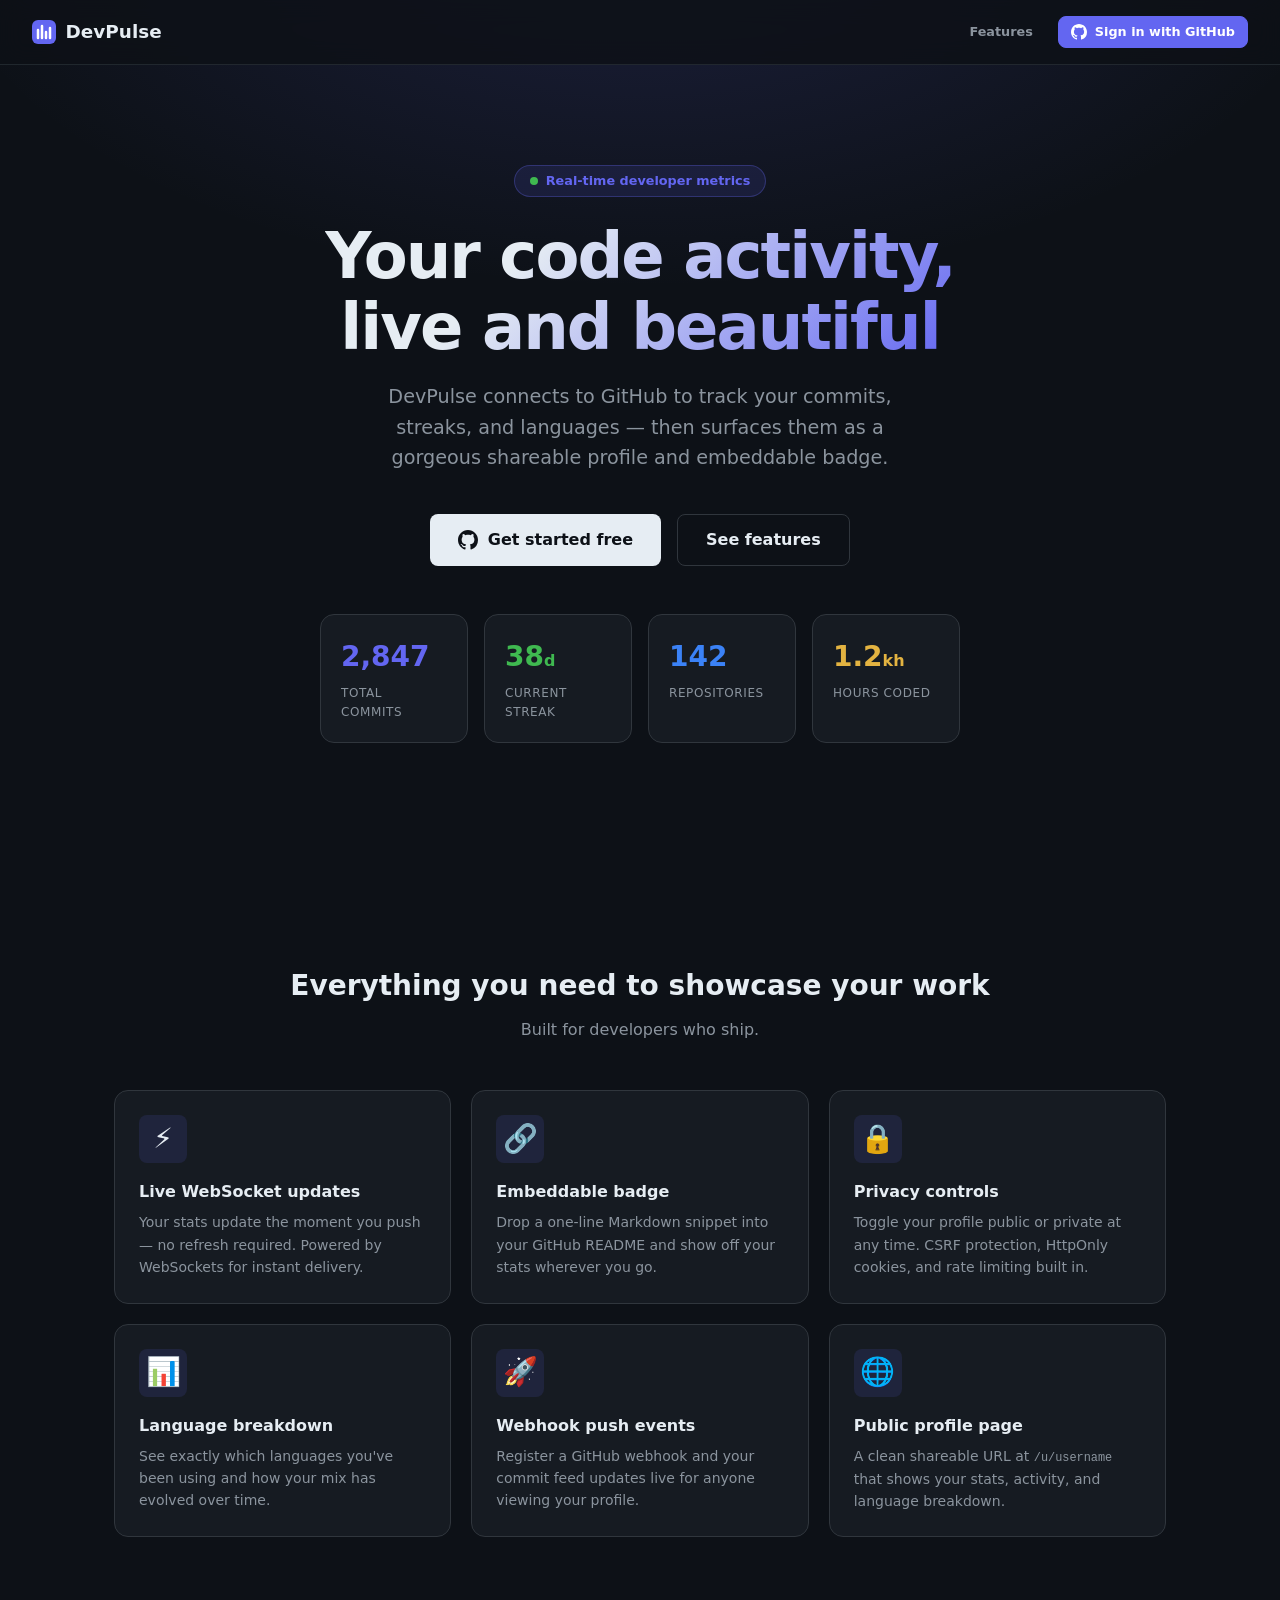
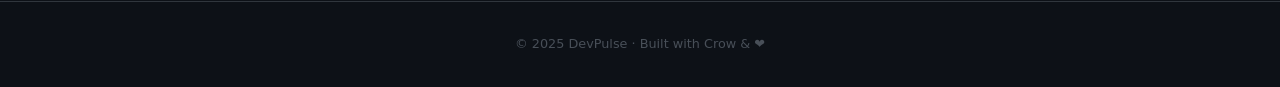
==== web/html/index.html @ f0582cc5 "created dashboard.html,profile.html,index.html" ====
<!DOCTYPE html>
<html lang="en">
<head>
  <meta charset="UTF-8">
  <meta name="viewport" content="width=device-width, initial-scale=1.0">
  <meta name="csrf-token" content="__CSRF__">
  <meta name="description" content="DevPulse – live developer stats powered by GitHub. Track commits, streaks, and coding hours in real time.">
  <title>DevPulse – Live Developer Stats</title>
  <link rel="stylesheet" href="/web/css/main.css">
  <style>
    /* Error banner positioning */
    .error-top { position: fixed; top: 4.5rem; left: 50%; transform: translateX(-50%); z-index: 200; min-width: 280px; max-width: 480px; }
  </style>
</head>
<body>
  <div id="toast-container"></div>

  <!-- ── Error banner ── -->
  <div id="error-top" class="error-top hidden">
    <div class="error-banner">
      <svg width="16" height="16" fill="none" viewBox="0 0 24 24" stroke="currentColor"><circle cx="12" cy="12" r="10"/><line x1="12" y1="8" x2="12" y2="12"/><line x1="12" y1="16" x2="12.01" y2="16"/></svg>
      <span id="error-msg">Authentication failed. Please try again.</span>
    </div>
  </div>

  <!-- ── Nav ── -->
  <nav class="landing-nav">
    <div class="landing-logo">
      <svg width="24" height="24" viewBox="0 0 24 24" fill="none">
        <rect width="24" height="24" rx="6" fill="#6366f1"/>
        <path d="M6 18V10M10 18V6M14 18V12M18 18V8" stroke="white" stroke-width="2.5" stroke-linecap="round"/>
      </svg>
      DevPulse
    </div>
    <div style="display:flex;align-items:center;gap:.75rem">
      <a href="#features" class="btn btn-ghost btn-sm">Features</a>
      <a href="/auth/github" class="btn btn-primary btn-sm">
        <svg width="16" height="16" viewBox="0 0 24 24" fill="currentColor"><path d="M12 0C5.37 0 0 5.37 0 12c0 5.31 3.435 9.795 8.205 11.385.6.105.825-.255.825-.57 0-.285-.015-1.23-.015-2.235-3.015.555-3.795-.735-4.035-1.41-.135-.345-.72-1.41-1.23-1.695-.42-.225-1.02-.78-.015-.795.945-.015 1.62.87 1.845 1.23 1.08 1.815 2.805 1.305 3.495.99.105-.78.42-1.305.765-1.605-2.67-.3-5.46-1.335-5.46-5.925 0-1.305.465-2.385 1.23-3.225-.12-.3-.54-1.53.12-3.18 0 0 1.005-.315 3.3 1.23.96-.27 1.98-.405 3-.405s2.04.135 3 .405c2.295-1.56 3.3-1.23 3.3-1.23.66 1.65.24 2.88.12 3.18.765.84 1.23 1.905 1.23 3.225 0 4.605-2.805 5.625-5.475 5.925.435.375.81 1.095.81 2.22 0 1.605-.015 2.895-.015 3.3 0 .315.225.69.825.57A12.02 12.02 0 0024 12c0-6.63-5.37-12-12-12z"/></svg>
        Sign in with GitHub
      </a>
    </div>
  </nav>

  <!-- ── Hero ── -->
  <section class="hero">
    <div class="hero-badge">
      <span class="live-dot"></span>
      Real-time developer metrics
    </div>
    <h1>Your code activity,<br>live and beautiful</h1>
    <p>DevPulse connects to GitHub to track your commits, streaks, and languages — then surfaces them as a gorgeous shareable profile and embeddable badge.</p>
    <div class="hero-actions">
      <a href="/auth/github" class="btn-github">
        <svg width="20" height="20" viewBox="0 0 24 24" fill="currentColor"><path d="M12 0C5.37 0 0 5.37 0 12c0 5.31 3.435 9.795 8.205 11.385.6.105.825-.255.825-.57 0-.285-.015-1.23-.015-2.235-3.015.555-3.795-.735-4.035-1.41-.135-.345-.72-1.41-1.23-1.695-.42-.225-1.02-.78-.015-.795.945-.015 1.62.87 1.845 1.23 1.08 1.815 2.805 1.305 3.495.99.105-.78.42-1.305.765-1.605-2.67-.3-5.46-1.335-5.46-5.925 0-1.305.465-2.385 1.23-3.225-.12-.3-.54-1.53.12-3.18 0 0 1.005-.315 3.3 1.23.96-.27 1.98-.405 3-.405s2.04.135 3 .405c2.295-1.56 3.3-1.23 3.3-1.23.66 1.65.24 2.88.12 3.18.765.84 1.23 1.905 1.23 3.225 0 4.605-2.805 5.625-5.475 5.925.435.375.81 1.095.81 2.22 0 1.605-.015 2.895-.015 3.3 0 .315.225.69.825.57A12.02 12.02 0 0024 12c0-6.63-5.37-12-12-12z"/></svg>
        Get started free
      </a>
      <a href="#features" class="btn btn-outline btn-lg">See features</a>
    </div>

    <!-- Stats preview -->
    <div class="stats-demo" style="margin-top:3rem;max-width:640px;width:100%">
      <div class="demo-card">
        <div class="dc-val" style="color:#6366f1">2,847</div>
        <div class="dc-lbl">Total commits</div>
      </div>
      <div class="demo-card">
        <div class="dc-val" style="color:#3fb950">38<small style="font-size:1rem">d</small></div>
        <div class="dc-lbl">Current streak</div>
      </div>
      <div class="demo-card">
        <div class="dc-val" style="color:#3b82f6">142</div>
        <div class="dc-lbl">Repositories</div>
      </div>
      <div class="demo-card">
        <div class="dc-val" style="color:#e3b341">1.2<small style="font-size:1rem">kh</small></div>
        <div class="dc-lbl">Hours coded</div>
      </div>
    </div>
  </section>

  <!-- ── Features ── -->
  <section class="features" id="features">
    <h2>Everything you need to showcase your work</h2>
    <p class="sub">Built for developers who ship.</p>
    <div class="features-grid">
      <div class="feature-card">
        <div class="feature-icon">⚡</div>
        <h3>Live WebSocket updates</h3>
        <p>Your stats update the moment you push — no refresh required. Powered by WebSockets for instant delivery.</p>
      </div>
      <div class="feature-card">
        <div class="feature-icon">🔗</div>
        <h3>Embeddable badge</h3>
        <p>Drop a one-line Markdown snippet into your GitHub README and show off your stats wherever you go.</p>
      </div>
      <div class="feature-card">
        <div class="feature-icon">🔒</div>
        <h3>Privacy controls</h3>
        <p>Toggle your profile public or private at any time. CSRF protection, HttpOnly cookies, and rate limiting built in.</p>
      </div>
      <div class="feature-card">
        <div class="feature-icon">📊</div>
        <h3>Language breakdown</h3>
        <p>See exactly which languages you've been using and how your mix has evolved over time.</p>
      </div>
      <div class="feature-card">
        <div class="feature-icon">🚀</div>
        <h3>Webhook push events</h3>
        <p>Register a GitHub webhook and your commit feed updates live for anyone viewing your profile.</p>
      </div>
      <div class="feature-card">
        <div class="feature-icon">🌐</div>
        <h3>Public profile page</h3>
        <p>A clean shareable URL at <code>/u/username</code> that shows your stats, activity, and language breakdown.</p>
      </div>
    </div>
  </section>

  <footer class="landing-footer">
    © 2025 DevPulse · Built with Crow &amp; ❤️
  </footer>

  <script>
    // Handle OAuth error query params
    const err = new URLSearchParams(location.search).get('error');
    if (err) {
      const msgs = {
        oauth_failed: 'OAuth authorization failed. Please try again.',
        token_failed: 'Could not exchange token. Please try again.',
        user_failed:  'Could not fetch GitHub profile.',
        db_failed:    'Server error. Please try again shortly.',
      };
      const banner = document.getElementById('error-top');
      const msg    = document.getElementById('error-msg');
      if (banner && msg) {
        msg.textContent = msgs[err] || 'Authentication error. Please try again.';
        banner.classList.remove('hidden');
        // Clean the URL
        history.replaceState(null, '', '/');
      }
    }
  </script>
</body>
</html>
---- web/css/main.css ----
/* ============================================================
   DevPulse – main.css
   ============================================================ */

*, *::before, *::after { box-sizing: border-box; margin: 0; padding: 0; }

:root {
  --bg:       #0d1117;
  --bg-1:     #161b22;
  --bg-2:     #21262d;
  --border:   #30363d;
  --accent:   #6366f1;
  --accent-2: #3b82f6;
  --accent-glow: rgba(99,102,241,.25);
  --green:    #3fb950;
  --red:      #f85149;
  --yellow:   #e3b341;
  --text:     #e6edf3;
  --text-2:   #8b949e;
  --text-3:   #484f58;
  --r:        8px;
  --r-lg:     14px;
  --shadow:   0 4px 24px rgba(0,0,0,.5);
}

body {
  background: var(--bg);
  color: var(--text);
  font-family: -apple-system, BlinkMacSystemFont, 'Segoe UI', system-ui, sans-serif;
  line-height: 1.6;
  min-height: 100vh;
}

a { color: var(--accent); text-decoration: none; }
a:hover { text-decoration: underline; }

code, .mono {
  font-family: 'SFMono-Regular', Consolas, 'Liberation Mono', Menlo, monospace;
  font-size: .85em;
}

/* ── Scrollbar ── */
::-webkit-scrollbar { width: 6px; height: 6px; }
::-webkit-scrollbar-track { background: var(--bg-1); }
::-webkit-scrollbar-thumb { background: var(--bg-2); border-radius: 3px; }

/* ============================================================
   UTILITIES
   ============================================================ */
.hidden  { display: none !important; }
.sr-only { position: absolute; width: 1px; height: 1px; overflow: hidden; clip: rect(0,0,0,0); }
.truncate { white-space: nowrap; overflow: hidden; text-overflow: ellipsis; }
.flex    { display: flex; }
.flex-col { flex-direction: column; }
.items-center { align-items: center; }
.gap-2   { gap: .5rem; }
.gap-4   { gap: 1rem; }
.text-2  { color: var(--text-2); }
.text-sm { font-size: .85rem; }
.text-xs { font-size: .75rem; }
.fw-600  { font-weight: 600; }
.mt-2    { margin-top: .5rem; }
.mt-4    { margin-top: 1rem; }

/* ============================================================
   BUTTONS
   ============================================================ */
.btn {
  display: inline-flex; align-items: center; gap: .5rem;
  padding: .5rem 1rem; border-radius: var(--r);
  font-size: .875rem; font-weight: 600; cursor: pointer;
  border: 1px solid transparent; transition: all .15s ease;
  white-space: nowrap; text-decoration: none;
}
.btn-primary {
  background: var(--accent);
  color: #fff;
  border-color: var(--accent);
}
.btn-primary:hover { background: #5355d4; text-decoration: none; }
.btn-outline {
  background: transparent;
  color: var(--text);
  border-color: var(--border);
}
.btn-outline:hover { background: var(--bg-2); text-decoration: none; }
.btn-ghost {
  background: transparent;
  color: var(--text-2);
  border-color: transparent;
}
.btn-ghost:hover { color: var(--text); background: var(--bg-2); text-decoration: none; }
.btn-danger {
  background: transparent;
  color: var(--red);
  border-color: var(--border);
}
.btn-danger:hover { background: rgba(248,81,73,.1); text-decoration: none; }
.btn-sm { padding: .3rem .75rem; font-size: .8rem; }
.btn-lg { padding: .75rem 1.75rem; font-size: 1rem; }
.btn-icon { padding: .4rem; border-radius: var(--r); }

/* ============================================================
   CARDS
   ============================================================ */
.card {
  background: var(--bg-1);
  border: 1px solid var(--border);
  border-radius: var(--r-lg);
  padding: 1.25rem;
}

/* ============================================================
   BADGE / PILL
   ============================================================ */
.pill {
  display: inline-flex; align-items: center; gap: .35rem;
  padding: .2rem .6rem; border-radius: 99px;
  font-size: .75rem; font-weight: 600;
  background: var(--bg-2); color: var(--text-2); border: 1px solid var(--border);
}
.pill-green { background: rgba(63,185,80,.15); color: var(--green); border-color: rgba(63,185,80,.3); }
.pill-blue  { background: rgba(59,130,246,.15); color: var(--accent-2); border-color: rgba(59,130,246,.3); }
.pill-red   { background: rgba(248,81,73,.15);  color: var(--red);      border-color: rgba(248,81,73,.3); }

/* ============================================================
   LIVE INDICATOR
   ============================================================ */
.live-dot {
  width: 8px; height: 8px; border-radius: 50%;
  background: var(--green); display: inline-block;
  box-shadow: 0 0 0 0 rgba(63,185,80,.7);
  animation: pulse-dot 2s infinite;
}
@keyframes pulse-dot {
  0%   { box-shadow: 0 0 0 0 rgba(63,185,80,.7); }
  70%  { box-shadow: 0 0 0 6px rgba(63,185,80,0); }
  100% { box-shadow: 0 0 0 0 rgba(63,185,80,0); }
}

/* ============================================================
   TOAST
   ============================================================ */
#toast-container {
  position: fixed; bottom: 1.5rem; right: 1.5rem;
  display: flex; flex-direction: column; gap: .5rem;
  z-index: 9999; pointer-events: none;
}
.toast {
  background: var(--bg-2); border: 1px solid var(--border);
  border-radius: var(--r); padding: .75rem 1.25rem;
  font-size: .875rem; color: var(--text);
  box-shadow: var(--shadow);
  animation: slide-in .2s ease; pointer-events: auto;
  max-width: 320px;
}
.toast-success { border-left: 3px solid var(--green); }
.toast-error   { border-left: 3px solid var(--red); }
.toast-info    { border-left: 3px solid var(--accent); }
@keyframes slide-in {
  from { transform: translateX(120%); opacity: 0; }
  to   { transform: translateX(0);   opacity: 1; }
}
@keyframes slide-out {
  from { transform: translateX(0);   opacity: 1; }
  to   { transform: translateX(120%); opacity: 0; }
}

/* ============================================================
   COPY INPUT
   ============================================================ */
.copy-row {
  display: flex; align-items: center; gap: .5rem;
}
.copy-input {
  flex: 1; background: var(--bg-2); border: 1px solid var(--border);
  border-radius: var(--r); padding: .4rem .75rem;
  font-family: monospace; font-size: .8rem; color: var(--text-2);
  outline: none; cursor: text; min-width: 0;
}

/* ============================================================
   STAT CARD
   ============================================================ */
.stat-card {
  background: var(--bg-1);
  border: 1px solid var(--border);
  border-radius: var(--r-lg);
  padding: 1.25rem 1.5rem;
  display: flex; flex-direction: column; gap: .25rem;
}
.stat-card .stat-label {
  font-size: .78rem; font-weight: 600;
  text-transform: uppercase; letter-spacing: .06em;
  color: var(--text-3);
}
.stat-card .stat-value {
  font-size: 2rem; font-weight: 700;
  color: var(--text); line-height: 1.2;
  font-variant-numeric: tabular-nums;
}
.stat-card .stat-sub {
  font-size: .8rem; color: var(--text-2);
}
.stat-card .stat-icon {
  font-size: 1.2rem; margin-bottom: .25rem;
}
.stat-card.accent-green { border-top: 2px solid var(--green); }
.stat-card.accent-blue  { border-top: 2px solid var(--accent-2); }
.stat-card.accent-indigo{ border-top: 2px solid var(--accent); }
.stat-card.accent-yellow{ border-top: 2px solid var(--yellow); }

/* ============================================================
   ACTIVITY FEED
   ============================================================ */
.activity-list { display: flex; flex-direction: column; gap: 0; }
.activity-item {
  display: flex; align-items: flex-start; gap: .75rem;
  padding: .85rem 0; border-bottom: 1px solid var(--border);
  animation: fade-in .3s ease;
}
.activity-item:last-child { border-bottom: none; }
.activity-item.new-commit {
  animation: highlight-flash .6s ease;
}
@keyframes fade-in {
  from { opacity: 0; transform: translateY(-8px); }
  to   { opacity: 1; transform: translateY(0); }
}
@keyframes highlight-flash {
  0%, 100% { background: transparent; }
  30%       { background: rgba(99,102,241,.12); border-radius: var(--r); padding-left: .75rem; }
}
.activity-dot {
  width: 8px; height: 8px; border-radius: 50%;
  background: var(--accent); margin-top: .45rem; flex-shrink: 0;
}
.activity-body { flex: 1; min-width: 0; }
.activity-repo {
  font-size: .8rem; color: var(--text-2); font-family: monospace;
}
.activity-repo a { color: var(--accent-2); }
.activity-repo a:hover { text-decoration: underline; }
.activity-msg {
  font-size: .875rem; color: var(--text);
  overflow: hidden; text-overflow: ellipsis; white-space: nowrap;
}
.activity-meta {
  font-size: .75rem; color: var(--text-3); margin-top: .1rem;
}
.activity-time { margin-left: auto; font-size: .75rem; color: var(--text-3); flex-shrink: 0; }

/* ============================================================
   LANGUAGE BARS
   ============================================================ */
.lang-list { display: flex; flex-direction: column; gap: .85rem; }
.lang-item {}
.lang-header {
  display: flex; justify-content: space-between; align-items: center;
  margin-bottom: .35rem;
}
.lang-name { font-size: .875rem; font-weight: 500; display: flex; align-items: center; gap: .4rem; }
.lang-dot  { width: 10px; height: 10px; border-radius: 50%; flex-shrink: 0; }
.lang-pct  { font-size: .8rem; color: var(--text-2); font-variant-numeric: tabular-nums; }
.lang-track {
  height: 6px; background: var(--bg-2); border-radius: 99px; overflow: hidden;
}
.lang-fill {
  height: 100%; border-radius: 99px;
  transition: width .8s cubic-bezier(.4,0,.2,1);
}

/* ============================================================
   TOGGLE SWITCH
   ============================================================ */
.toggle-wrap { display: flex; align-items: center; gap: .75rem; }
.toggle-label { font-size: .875rem; color: var(--text-2); }
.toggle {
  position: relative; width: 44px; height: 24px;
  background: var(--bg-2); border: 1px solid var(--border);
  border-radius: 99px; cursor: pointer; transition: background .15s;
  flex-shrink: 0;
}
.toggle.on { background: var(--accent); border-color: var(--accent); }
.toggle::after {
  content: ''; position: absolute;
  top: 2px; left: 2px;
  width: 18px; height: 18px; border-radius: 50%;
  background: #fff; transition: transform .15s;
}
.toggle.on::after { transform: translateX(20px); }

/* ============================================================
   AVATAR
   ============================================================ */
.avatar {
  border-radius: 50%; object-fit: cover;
  border: 2px solid var(--border);
}

/* ============================================================
   SKELETON LOADER
   ============================================================ */
.skeleton {
  background: linear-gradient(90deg, var(--bg-1) 25%, var(--bg-2) 50%, var(--bg-1) 75%);
  background-size: 200% 100%;
  animation: skeleton-shimmer 1.5s infinite;
  border-radius: var(--r);
}
@keyframes skeleton-shimmer {
  0%   { background-position: 200% 0; }
  100% { background-position: -200% 0; }
}

/* ============================================================
   ERROR STATE
   ============================================================ */
.error-banner {
  background: rgba(248,81,73,.1); border: 1px solid rgba(248,81,73,.3);
  border-radius: var(--r); padding: .75rem 1rem;
  color: var(--red); font-size: .875rem;
  display: flex; align-items: center; gap: .5rem;
}


/* ============================================================
   ═══════════  INDEX PAGE  ═══════════
   ============================================================ */
.landing-nav {
  position: fixed; top: 0; left: 0; right: 0; z-index: 100;
  display: flex; align-items: center; justify-content: space-between;
  padding: 1rem 2rem;
  background: rgba(13,17,23,.85); backdrop-filter: blur(12px);
  border-bottom: 1px solid rgba(48,54,61,.6);
}
.landing-logo {
  display: flex; align-items: center; gap: .6rem;
  font-size: 1.15rem; font-weight: 700; color: var(--text);
}
.landing-logo svg { flex-shrink: 0; }

.hero {
  min-height: 100vh; display: flex; flex-direction: column;
  align-items: center; justify-content: center;
  padding: 6rem 1.5rem 4rem;
  text-align: center;
  background: radial-gradient(ellipse 80% 60% at 50% -10%, rgba(99,102,241,.18) 0%, transparent 70%);
}
.hero-badge {
  display: inline-flex; align-items: center; gap: .5rem;
  padding: .3rem .9rem; border-radius: 99px;
  background: rgba(99,102,241,.12); border: 1px solid rgba(99,102,241,.3);
  font-size: .8rem; color: var(--accent); font-weight: 600;
  margin-bottom: 1.5rem;
}
.hero h1 {
  font-size: clamp(2.2rem, 6vw, 4rem);
  font-weight: 800; line-height: 1.1;
  letter-spacing: -.03em; margin-bottom: 1.25rem;
  background: linear-gradient(135deg, #e6edf3 30%, #6366f1);
  -webkit-background-clip: text; -webkit-text-fill-color: transparent;
  background-clip: text;
}
.hero p {
  font-size: clamp(1rem, 2.5vw, 1.2rem);
  color: var(--text-2); max-width: 540px; margin: 0 auto 2.5rem;
}
.hero-actions { display: flex; gap: 1rem; justify-content: center; flex-wrap: wrap; }
.btn-github {
  display: inline-flex; align-items: center; gap: .6rem;
  padding: .7rem 1.75rem; border-radius: var(--r);
  background: var(--text); color: #0d1117;
  font-size: 1rem; font-weight: 700; cursor: pointer;
  border: none; transition: all .15s ease; text-decoration: none;
}
.btn-github:hover { background: #c9d1d9; transform: translateY(-1px); box-shadow: 0 8px 24px rgba(0,0,0,.4); }
.btn-github svg { flex-shrink: 0; }

.features {
  padding: 4rem 1.5rem;
  max-width: 1100px; margin: 0 auto;
}
.features h2 {
  text-align: center; font-size: 1.75rem; font-weight: 700;
  margin-bottom: .5rem;
}
.features .sub {
  text-align: center; color: var(--text-2); margin-bottom: 3rem;
}
.features-grid {
  display: grid;
  grid-template-columns: repeat(auto-fit, minmax(260px, 1fr));
  gap: 1.25rem;
}
.feature-card {
  background: var(--bg-1); border: 1px solid var(--border);
  border-radius: var(--r-lg); padding: 1.5rem;
  transition: border-color .15s, transform .15s;
}
.feature-card:hover { border-color: var(--accent); transform: translateY(-2px); }
.feature-icon {
  font-size: 1.75rem; margin-bottom: 1rem;
  display: flex; align-items: center; justify-content: center;
  width: 48px; height: 48px; border-radius: var(--r);
  background: rgba(99,102,241,.12);
}
.feature-card h3 { font-size: 1rem; font-weight: 600; margin-bottom: .4rem; }
.feature-card p  { font-size: .875rem; color: var(--text-2); line-height: 1.6; }

.preview-section {
  padding: 3rem 1.5rem 5rem;
  max-width: 900px; margin: 0 auto;
  text-align: center;
}
.preview-section h2 { font-size: 1.75rem; font-weight: 700; margin-bottom: .5rem; }
.preview-section .sub { color: var(--text-2); margin-bottom: 2rem; }
.stats-demo {
  display: grid; grid-template-columns: repeat(4, 1fr); gap: 1rem;
  margin-bottom: 1.5rem;
}
@media (max-width: 600px) {
  .stats-demo { grid-template-columns: repeat(2, 1fr); }
}
.demo-card {
  background: var(--bg-1); border: 1px solid var(--border);
  border-radius: var(--r-lg); padding: 1.25rem;
  text-align: left;
}
.demo-card .dc-val { font-size: 1.75rem; font-weight: 700; }
.demo-card .dc-lbl { font-size: .75rem; color: var(--text-2); text-transform: uppercase; letter-spacing: .05em; margin-top: .25rem; }

.landing-footer {
  text-align: center; padding: 2rem;
  border-top: 1px solid var(--border);
  font-size: .8rem; color: var(--text-3);
}

/* ============================================================
   ═══════════  DASHBOARD PAGE  ═══════════
   ============================================================ */
.dash-layout {
  display: flex; flex-direction: column; min-height: 100vh;
}
.dash-header {
  position: sticky; top: 0; z-index: 50;
  display: flex; align-items: center; gap: 1rem;
  padding: .75rem 1.5rem;
  background: rgba(13,17,23,.9); backdrop-filter: blur(12px);
  border-bottom: 1px solid var(--border);
}
.dash-logo {
  font-size: 1.1rem; font-weight: 700; color: var(--text);
  display: flex; align-items: center; gap: .5rem; margin-right: auto;
}
.dash-user {
  display: flex; align-items: center; gap: .6rem;
  font-size: .875rem; color: var(--text-2);
}
.dash-user .username { font-weight: 600; color: var(--text); }

.dash-main {
  flex: 1; padding: 1.75rem 1.5rem;
  max-width: 1100px; margin: 0 auto; width: 100%;
}

.dash-greeting {
  margin-bottom: 1.75rem;
}
.dash-greeting h1 {
  font-size: 1.5rem; font-weight: 700;
}
.dash-greeting .sub { color: var(--text-2); font-size: .9rem; margin-top: .2rem; }

.stats-grid {
  display: grid;
  grid-template-columns: repeat(4, 1fr);
  gap: 1rem; margin-bottom: 1.75rem;
}
@media (max-width: 900px) { .stats-grid { grid-template-columns: repeat(2, 1fr); } }
@media (max-width: 500px) { .stats-grid { grid-template-columns: 1fr; } }

.main-cols {
  display: grid; grid-template-columns: 1fr 340px;
  gap: 1.25rem; margin-bottom: 1.75rem;
}
@media (max-width: 800px) { .main-cols { grid-template-columns: 1fr; } }

.card-header {
  display: flex; align-items: center; justify-content: space-between;
  margin-bottom: 1rem;
}
.card-title {
  font-size: .9rem; font-weight: 700;
  text-transform: uppercase; letter-spacing: .06em;
  color: var(--text-2);
}

.section-share { margin-bottom: 1.25rem; }
.share-grid {
  display: flex; flex-direction: column; gap: .75rem;
}
.share-row { display: flex; flex-direction: column; gap: .35rem; }
.share-row label { font-size: .78rem; font-weight: 600; color: var(--text-3); text-transform: uppercase; letter-spacing: .05em; }

.settings-grid {
  display: grid; grid-template-columns: 1fr 1fr; gap: 1rem;
}
@media (max-width: 600px) { .settings-grid { grid-template-columns: 1fr; } }

.setting-item {
  display: flex; align-items: center; justify-content: space-between;
  padding: .85rem 1rem;
  background: var(--bg-2); border: 1px solid var(--border);
  border-radius: var(--r);
}
.setting-name { font-size: .875rem; font-weight: 500; }
.setting-desc { font-size: .75rem; color: var(--text-2); }

/* ============================================================
   ═══════════  PROFILE PAGE  ═══════════
   ============================================================ */
.profile-layout {
  max-width: 860px; margin: 0 auto; padding: 2rem 1.5rem;
}
.profile-back {
  display: inline-flex; align-items: center; gap: .4rem;
  font-size: .85rem; color: var(--text-2); margin-bottom: 1.5rem;
  transition: color .15s;
}
.profile-back:hover { color: var(--text); text-decoration: none; }

.profile-header {
  display: flex; align-items: flex-start; gap: 1.5rem;
  background: var(--bg-1); border: 1px solid var(--border);
  border-radius: var(--r-lg); padding: 1.75rem;
  margin-bottom: 1.25rem;
  background: linear-gradient(135deg, var(--bg-1) 0%, rgba(30,27,75,.4) 100%);
}
@media (max-width: 560px) {
  .profile-header { flex-direction: column; align-items: center; text-align: center; }
}
.profile-avatar-wrap { position: relative; flex-shrink: 0; }
.profile-avatar-wrap .avatar { width: 88px; height: 88px; }
.profile-online {
  position: absolute; bottom: 4px; right: 4px;
  width: 16px; height: 16px; border-radius: 50%;
  background: var(--green);
  border: 2px solid var(--bg-1);
  box-shadow: 0 0 0 0 rgba(63,185,80,.7);
  animation: pulse-dot 2s infinite;
}
.profile-info { flex: 1; min-width: 0; }
.profile-name {
  font-size: 1.5rem; font-weight: 700; line-height: 1.2;
  margin-bottom: .15rem;
}
.profile-username { font-size: .9rem; color: var(--text-2); margin-bottom: .6rem; }
.profile-bio { font-size: .9rem; color: var(--text-2); margin-bottom: .75rem; max-width: 480px; }
.profile-meta {
  display: flex; flex-wrap: wrap; gap: .5rem;
}

.profile-stats-grid {
  display: grid; grid-template-columns: repeat(4, 1fr);
  gap: 1rem; margin-bottom: 1.25rem;
}
@media (max-width: 700px) { .profile-stats-grid { grid-template-columns: repeat(2, 1fr); } }
@media (max-width: 400px) { .profile-stats-grid { grid-template-columns: 1fr; } }

.profile-cols {
  display: grid; grid-template-columns: 1fr 300px;
  gap: 1.25rem;
}
@media (max-width: 760px) { .profile-cols { grid-template-columns: 1fr; } }

.viewers-badge {
  display: inline-flex; align-items: center; gap: .4rem;
  font-size: .8rem; color: var(--text-2);
  padding: .25rem .6rem;
  background: var(--bg-2); border: 1px solid var(--border);
  border-radius: 99px;
}

/* ============================================================
   ═══════════  EMBED PAGE  ═══════════
   ============================================================ */
html.embed-page, body.embed-page {
  background: transparent; overflow: hidden;
}
.embed-card {
  background: linear-gradient(135deg, #1e1b4b 0%, #1e3a8a 100%);
  border-radius: 14px; padding: 1.25rem 1.5rem;
  display: flex; gap: 1rem; align-items: center;
  width: 420px; position: relative; overflow: hidden;
  font-family: -apple-system, BlinkMacSystemFont, 'Segoe UI', system-ui, sans-serif;
}
.embed-card::after {
  content: ''; position: absolute; bottom: 0; left: 0; right: 0;
  height: 3px;
  background: linear-gradient(90deg, #6366f1, #3b82f6);
}
.embed-avatar { width: 60px; height: 60px; border-radius: 50%; border: 2px solid rgba(99,102,241,.5); flex-shrink: 0; }
.embed-info { flex: 1; min-width: 0; }
.embed-name { font-size: 1rem; font-weight: 700; color: #fff; }
.embed-bio   { font-size: .75rem; color: rgba(255,255,255,.6); margin-bottom: .5rem; white-space: nowrap; overflow: hidden; text-overflow: ellipsis; }
.embed-stats { display: flex; gap: .75rem; flex-wrap: wrap; }
.embed-stat  { font-size: .8rem; color: rgba(255,255,255,.9); }
.embed-stat span { font-weight: 700; }
.embed-live  {
  position: absolute; top: .75rem; right: .75rem;
  display: flex; align-items: center; gap: .3rem;
  font-size: .7rem; color: rgba(255,255,255,.5);
}

/* ============================================================
   ═══════════  404 PAGE  ═══════════
   ============================================================ */
.page-404 {
  display: flex; flex-direction: column;
  align-items: center; justify-content: center;
  min-height: 100vh; text-align: center; padding: 2rem;
}
.page-404 .code-404 {
  font-size: 6rem; font-weight: 800; line-height: 1;
  background: linear-gradient(135deg, var(--accent), var(--accent-2));
  -webkit-background-clip: text; -webkit-text-fill-color: transparent;
  background-clip: text; margin-bottom: .5rem;
}
.page-404 h2 { font-size: 1.5rem; margin-bottom: .75rem; }
.page-404 p  { color: var(--text-2); margin-bottom: 2rem; max-width: 400px; }

/* ============================================================
   COUNTER ANIMATION
   ============================================================ */
.count-anim { transition: transform .2s ease; }
.count-anim.bump {
  animation: bump .3s ease;
}
@keyframes bump {
  0%  { transform: scale(1); }
  50% { transform: scale(1.08); color: var(--green); }
  100%{ transform: scale(1); }
}

/* ============================================================
   LOADING OVERLAY
   ============================================================ */
#page-loader {
  position: fixed; inset: 0; z-index: 999;
  background: var(--bg);
  display: flex; align-items: center; justify-content: center;
  transition: opacity .3s ease;
}
.spinner {
  width: 32px; height: 32px; border-radius: 50%;
  border: 3px solid var(--bg-2);
  border-top-color: var(--accent);
  animation: spin .7s linear infinite;
}
@keyframes spin { to { transform: rotate(360deg); } }
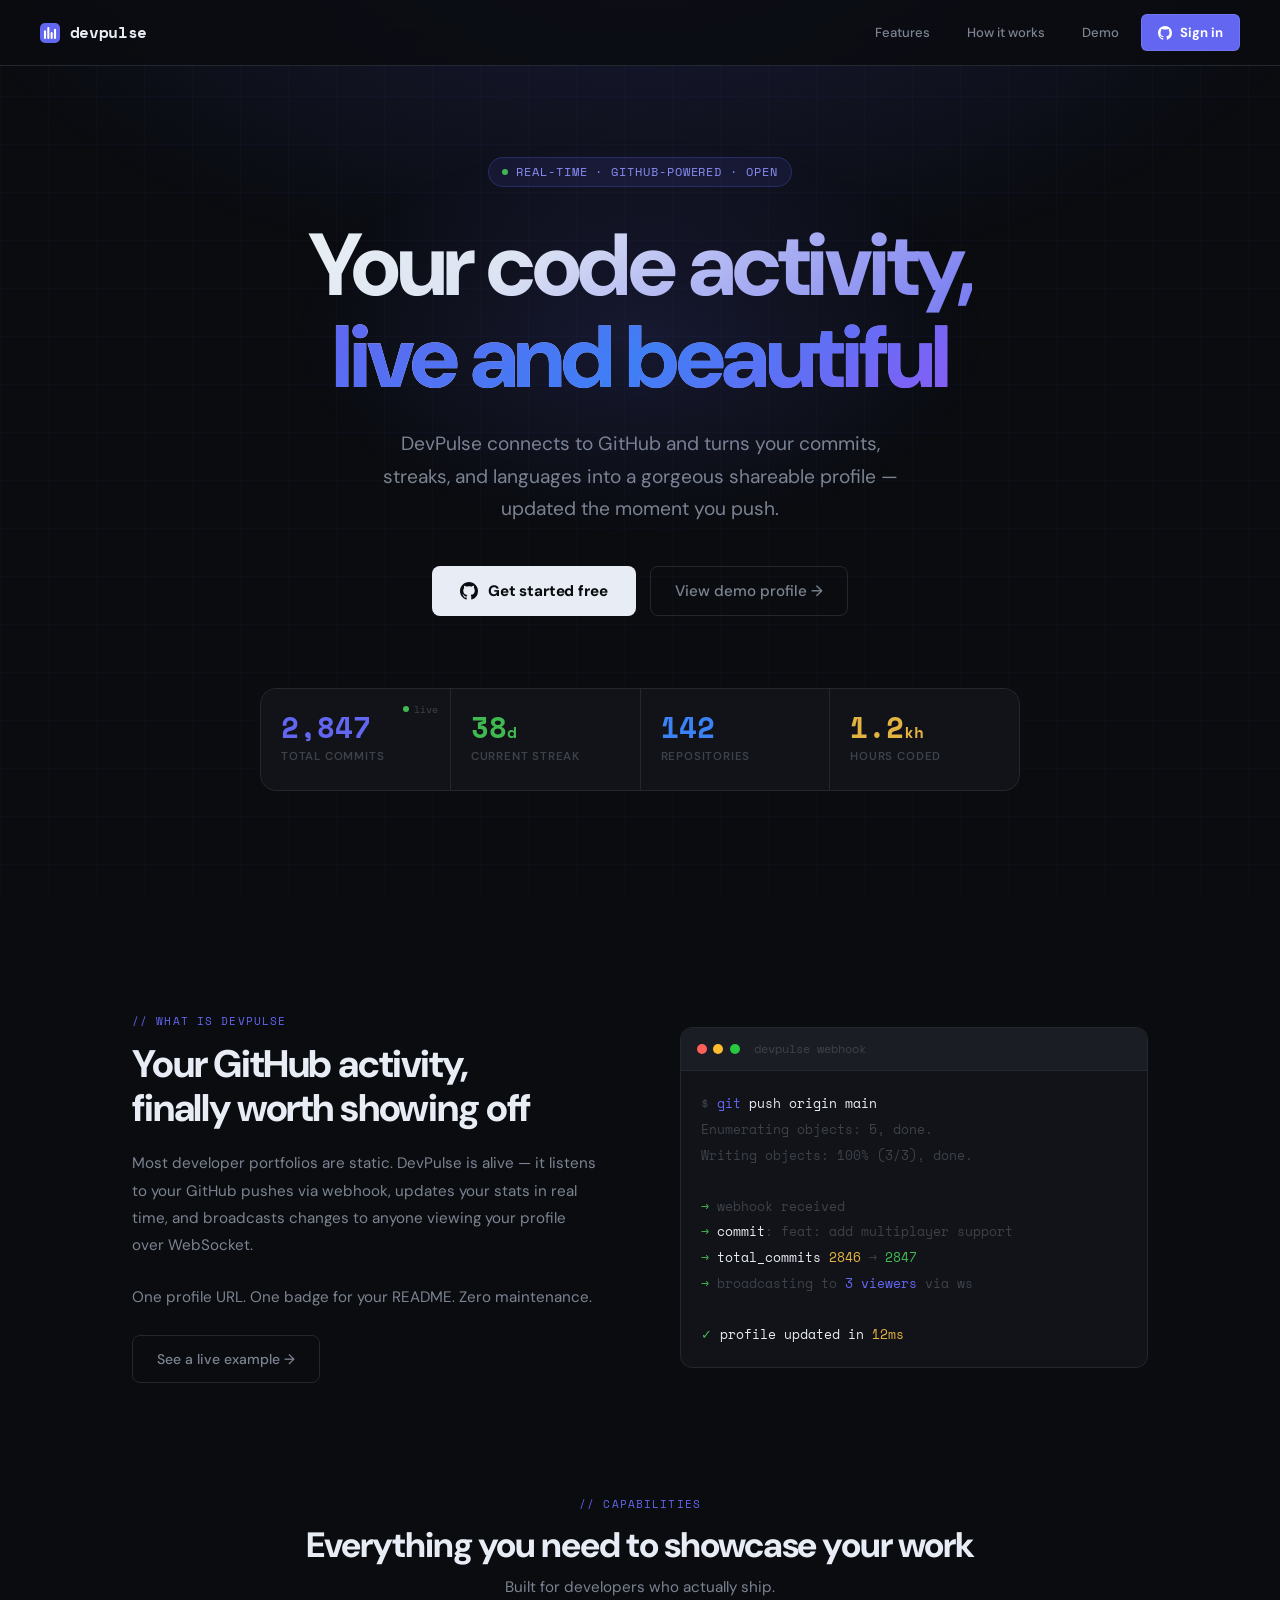
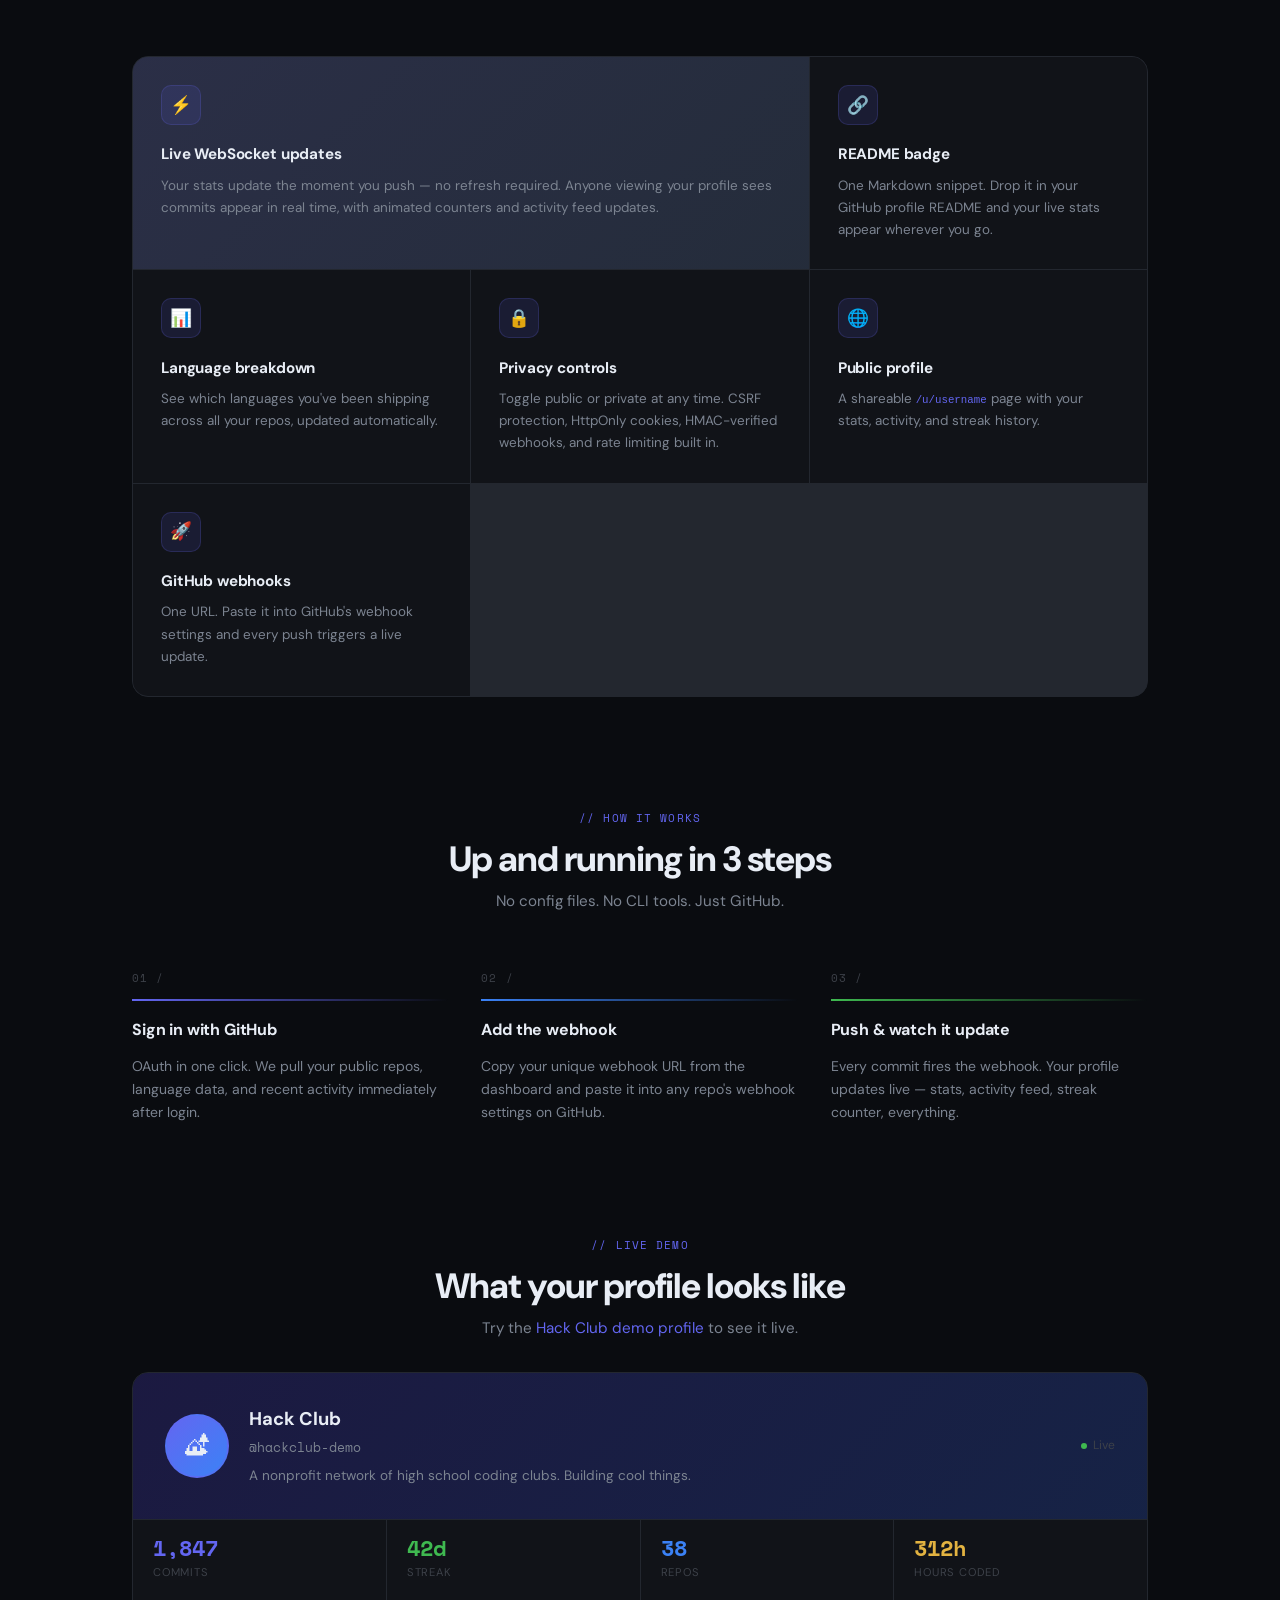
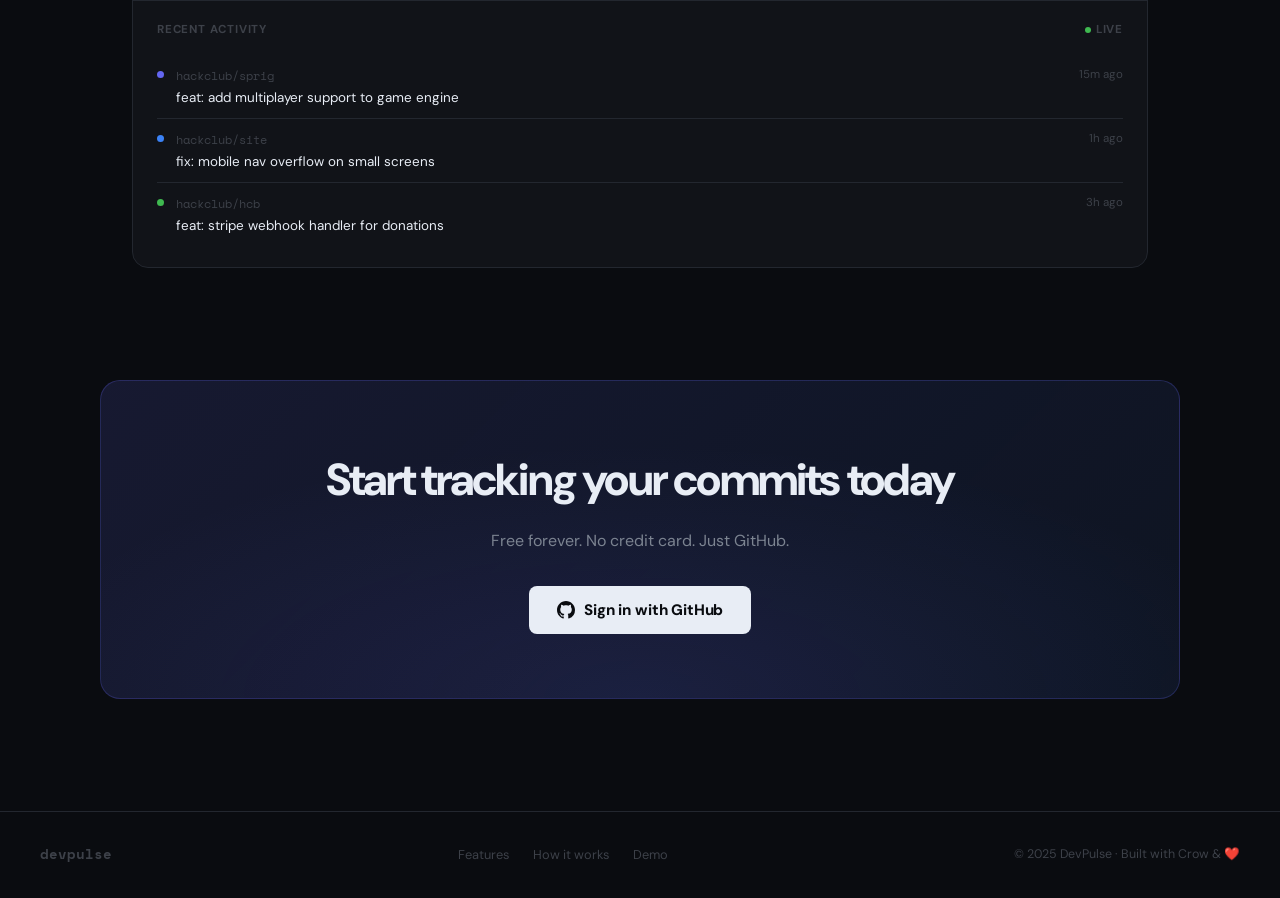
==== commit ce0449f6: "moving on deployment" ====
--- a/web/html/index.html
+++ b/web/html/index.html
@@ -7,138 +7,839 @@
   <meta name="description" content="DevPulse – live developer stats powered by GitHub. Track commits, streaks, and coding hours in real time.">
   <title>DevPulse – Live Developer Stats</title>
   <link rel="stylesheet" href="/web/css/main.css">
+  <link rel="preconnect" href="https://fonts.googleapis.com">
+  <link rel="preconnect" href="https://fonts.gstatic.com" crossorigin>
+  <link href="https://fonts.googleapis.com/css2?family=Space+Mono:wght@400;700&family=DM+Sans:wght@300;400;500;700;800&display=swap" rel="stylesheet">
   <style>
-    /* Error banner positioning */
-    .error-top { position: fixed; top: 4.5rem; left: 50%; transform: translateX(-50%); z-index: 200; min-width: 280px; max-width: 480px; }
+    :root {
+      --bg:       #0a0c10;
+      --bg-1:     #111318;
+      --bg-2:     #1a1d24;
+      --border:   #23272f;
+      --accent:   #6366f1;
+      --accent-2: #3b82f6;
+      --green:    #3fb950;
+      --text:     #e8edf5;
+      --text-2:   #7c8491;
+      --text-3:   #3d4149;
+      --mono:     'Space Mono', monospace;
+      --sans:     'DM Sans', sans-serif;
+    }
+
+    *, *::before, *::after { box-sizing: border-box; margin: 0; padding: 0; }
+
+    body {
+      background: var(--bg);
+      color: var(--text);
+      font-family: var(--sans);
+      line-height: 1.6;
+      min-height: 100vh;
+      overflow-x: hidden;
+    }
+
+    /* ── Grid background ── */
+    body::before {
+      content: '';
+      position: fixed;
+      inset: 0;
+      background-image:
+        linear-gradient(rgba(99,102,241,.04) 1px, transparent 1px),
+        linear-gradient(90deg, rgba(99,102,241,.04) 1px, transparent 1px);
+      background-size: 48px 48px;
+      pointer-events: none;
+      z-index: 0;
+    }
+
+    /* ── NAV ── */
+    .landing-nav {
+      position: fixed; top: 0; left: 0; right: 0; z-index: 100;
+      display: flex; align-items: center; justify-content: space-between;
+      padding: .9rem 2.5rem;
+      background: rgba(10,12,16,.8);
+      backdrop-filter: blur(20px);
+      border-bottom: 1px solid var(--border);
+    }
+
+    .landing-logo {
+      display: flex; align-items: center; gap: .6rem;
+      font-family: var(--mono);
+      font-size: 1rem; font-weight: 700; color: var(--text);
+      letter-spacing: -.02em;
+    }
+
+    .nav-links { display: flex; align-items: center; gap: .5rem; }
+
+    .nav-link {
+      padding: .4rem .9rem;
+      font-size: .82rem; font-weight: 500;
+      color: var(--text-2);
+      border-radius: 6px;
+      transition: color .15s, background .15s;
+      text-decoration: none;
+    }
+    .nav-link:hover { color: var(--text); background: var(--bg-2); text-decoration: none; }
+
+    .btn-nav-cta {
+      display: inline-flex; align-items: center; gap: .5rem;
+      padding: .42rem 1rem;
+      background: var(--accent);
+      color: #fff;
+      font-size: .82rem; font-weight: 700;
+      border-radius: 6px;
+      text-decoration: none;
+      transition: background .15s, transform .1s;
+      border: 1px solid rgba(255,255,255,.1);
+    }
+    .btn-nav-cta:hover { background: #5254cc; transform: translateY(-1px); text-decoration: none; }
+
+    /* ── HERO ── */
+    .hero {
+      position: relative; z-index: 1;
+      min-height: 100vh;
+      display: flex; flex-direction: column;
+      align-items: center; justify-content: center;
+      padding: 8rem 2rem 5rem;
+      text-align: center;
+    }
+
+    /* Glow orb */
+    .hero::after {
+      content: '';
+      position: absolute;
+      top: 15%; left: 50%;
+      transform: translateX(-50%);
+      width: 700px; height: 400px;
+      background: radial-gradient(ellipse, rgba(99,102,241,.15) 0%, transparent 70%);
+      pointer-events: none;
+    }
+
+    .hero-eyebrow {
+      display: inline-flex; align-items: center; gap: .5rem;
+      padding: .3rem .85rem;
+      background: rgba(99,102,241,.1);
+      border: 1px solid rgba(99,102,241,.25);
+      border-radius: 99px;
+      font-family: var(--mono);
+      font-size: .72rem; color: #8b8ff5;
+      letter-spacing: .08em; text-transform: uppercase;
+      margin-bottom: 2rem;
+      animation: fade-up .6s ease both;
+    }
+
+    .hero h1 {
+      font-size: clamp(2.8rem, 7vw, 5.5rem);
+      font-weight: 800;
+      line-height: 1.05;
+      letter-spacing: -.04em;
+      margin-bottom: 1.5rem;
+      animation: fade-up .6s .1s ease both;
+    }
+
+    .hero h1 em {
+      font-style: normal;
+      background: linear-gradient(135deg, #6366f1, #3b82f6, #8b5cf6);
+      -webkit-background-clip: text; -webkit-text-fill-color: transparent;
+      background-clip: text;
+    }
+
+    .hero-sub {
+      font-size: clamp(.95rem, 2vw, 1.15rem);
+      color: var(--text-2);
+      max-width: 520px;
+      line-height: 1.7;
+      margin: 0 auto 2.5rem;
+      animation: fade-up .6s .2s ease both;
+    }
+
+    .hero-cta-group {
+      display: flex; gap: .875rem; justify-content: center; flex-wrap: wrap;
+      margin-bottom: 4.5rem;
+      animation: fade-up .6s .3s ease both;
+    }
+
+    .btn-hero-primary {
+      display: inline-flex; align-items: center; gap: .6rem;
+      padding: .75rem 1.75rem;
+      background: var(--text);
+      color: #0a0c10;
+      font-size: .95rem; font-weight: 800;
+      border-radius: 8px;
+      text-decoration: none;
+      transition: transform .15s, box-shadow .15s;
+      letter-spacing: -.01em;
+    }
+    .btn-hero-primary:hover { transform: translateY(-2px); box-shadow: 0 12px 40px rgba(0,0,0,.5); text-decoration: none; }
+
+    .btn-hero-secondary {
+      display: inline-flex; align-items: center; gap: .5rem;
+      padding: .75rem 1.5rem;
+      color: var(--text-2);
+      font-size: .95rem; font-weight: 500;
+      border-radius: 8px;
+      border: 1px solid var(--border);
+      text-decoration: none;
+      transition: color .15s, border-color .15s, background .15s;
+    }
+    .btn-hero-secondary:hover { color: var(--text); border-color: #3d4149; background: var(--bg-1); text-decoration: none; }
+
+    /* ── STATS TICKER ── */
+    .stats-showcase {
+      position: relative; z-index: 1;
+      display: grid; grid-template-columns: repeat(4, 1fr);
+      gap: 1px;
+      max-width: 760px; width: 100%;
+      background: var(--border);
+      border: 1px solid var(--border);
+      border-radius: 16px;
+      overflow: hidden;
+      animation: fade-up .6s .4s ease both;
+    }
+
+    .showcase-cell {
+      background: var(--bg-1);
+      padding: 1.5rem 1.25rem;
+      text-align: left;
+    }
+
+    .showcase-cell .sc-num {
+      font-family: var(--mono);
+      font-size: 1.8rem; font-weight: 700;
+      line-height: 1;
+      margin-bottom: .35rem;
+    }
+
+    .showcase-cell .sc-label {
+      font-size: .72rem; font-weight: 600;
+      text-transform: uppercase; letter-spacing: .07em;
+      color: var(--text-3);
+    }
+
+    .sc-commits { color: #6366f1; }
+    .sc-streak  { color: #3fb950; }
+    .sc-repos   { color: #3b82f6; }
+    .sc-hours   { color: #e3b341; }
+
+    /* Live ticker dot in first cell */
+    .showcase-cell:first-child { position: relative; }
+    .sc-live {
+      position: absolute; top: .75rem; right: .75rem;
+      display: flex; align-items: center; gap: .3rem;
+      font-size: .65rem; color: var(--text-3);
+      font-family: var(--mono);
+    }
+
+    /* ── SECTION: WHAT IS DEVPULSE ── */
+    .section-intro {
+      position: relative; z-index: 1;
+      max-width: 1080px; margin: 0 auto;
+      padding: 7rem 2rem 0;
+      display: grid; grid-template-columns: 1fr 1fr;
+      gap: 5rem; align-items: center;
+    }
+    @media (max-width: 800px) { .section-intro { grid-template-columns: 1fr; gap: 2.5rem; } }
+
+    .intro-label {
+      font-family: var(--mono);
+      font-size: .7rem; color: var(--accent);
+      letter-spacing: .1em; text-transform: uppercase;
+      margin-bottom: .75rem;
+    }
+
+    .intro-heading {
+      font-size: clamp(1.6rem, 3vw, 2.4rem);
+      font-weight: 800; line-height: 1.15;
+      letter-spacing: -.03em;
+      margin-bottom: 1.25rem;
+    }
+
+    .intro-body {
+      color: var(--text-2);
+      font-size: .95rem; line-height: 1.8;
+      margin-bottom: 1.5rem;
+    }
+
+    /* Terminal mockup */
+    .terminal {
+      background: var(--bg-1);
+      border: 1px solid var(--border);
+      border-radius: 12px;
+      overflow: hidden;
+      font-family: var(--mono);
+      font-size: .8rem;
+    }
+
+    .terminal-bar {
+      display: flex; align-items: center; gap: .4rem;
+      padding: .75rem 1rem;
+      background: var(--bg-2);
+      border-bottom: 1px solid var(--border);
+    }
+
+    .t-dot { width: 10px; height: 10px; border-radius: 50%; }
+    .t-red    { background: #ff5f57; }
+    .t-yellow { background: #febc2e; }
+    .t-green  { background: #28c840; }
+
+    .terminal-body { padding: 1.25rem; line-height: 2; }
+    .t-dim  { color: var(--text-3); }
+    .t-acc  { color: #6366f1; }
+    .t-grn  { color: #3fb950; }
+    .t-ylw  { color: #e3b341; }
+    .t-wht  { color: var(--text); }
+    .t-red2 { color: #f85149; }
+
+    /* ── FEATURES ── */
+    .section-features {
+      position: relative; z-index: 1;
+      max-width: 1080px; margin: 0 auto;
+      padding: 7rem 2rem;
+    }
+
+    .section-label {
+      font-family: var(--mono);
+      font-size: .7rem; color: var(--accent);
+      letter-spacing: .1em; text-transform: uppercase;
+      margin-bottom: .75rem; text-align: center;
+    }
+
+    .section-title {
+      font-size: clamp(1.5rem, 3vw, 2.2rem);
+      font-weight: 800; line-height: 1.15;
+      letter-spacing: -.03em;
+      text-align: center; margin-bottom: .6rem;
+    }
+
+    .section-sub {
+      text-align: center; color: var(--text-2);
+      font-size: .95rem; margin-bottom: 3.5rem;
+    }
+
+    .features-bento {
+      display: grid;
+      grid-template-columns: repeat(3, 1fr);
+      grid-template-rows: auto auto;
+      gap: 1px;
+      background: var(--border);
+      border: 1px solid var(--border);
+      border-radius: 16px;
+      overflow: hidden;
+    }
+
+    @media (max-width: 700px) { .features-bento { grid-template-columns: 1fr; } }
+
+    .bento-card {
+      background: var(--bg-1);
+      padding: 1.75rem;
+      transition: background .2s;
+    }
+    .bento-card:hover { background: var(--bg-2); }
+    .bento-card.wide { grid-column: span 2; }
+
+    .bento-icon {
+      width: 40px; height: 40px;
+      border-radius: 10px;
+      background: rgba(99,102,241,.12);
+      border: 1px solid rgba(99,102,241,.2);
+      display: flex; align-items: center; justify-content: center;
+      font-size: 1.1rem;
+      margin-bottom: 1.1rem;
+    }
+
+    .bento-card h3 {
+      font-size: .95rem; font-weight: 700;
+      margin-bottom: .5rem; letter-spacing: -.01em;
+    }
+    .bento-card p {
+      font-size: .84rem; color: var(--text-2); line-height: 1.65;
+    }
+
+    .bento-card.accent-card {
+      background: linear-gradient(135deg, rgba(99,102,241,.12), rgba(59,130,246,.06));
+      border-color: rgba(99,102,241,.2);
+    }
+
+    /* ── HOW IT WORKS ── */
+    .section-how {
+      position: relative; z-index: 1;
+      max-width: 1080px; margin: 0 auto;
+      padding: 0 2rem 7rem;
+    }
+
+    .steps {
+      display: grid; grid-template-columns: repeat(3,1fr);
+      gap: 2rem; margin-top: 3.5rem;
+    }
+    @media (max-width: 700px) { .steps { grid-template-columns: 1fr; } }
+
+    .step {
+      display: flex; flex-direction: column; gap: .75rem;
+    }
+
+    .step-num {
+      font-family: var(--mono);
+      font-size: .7rem; color: var(--text-3);
+      letter-spacing: .1em;
+    }
+
+    .step-line {
+      height: 2px;
+      background: linear-gradient(90deg, var(--accent) 0%, transparent 100%);
+      margin-bottom: .25rem;
+    }
+
+    .step h3 {
+      font-size: 1rem; font-weight: 700; letter-spacing: -.01em;
+    }
+    .step p { font-size: .875rem; color: var(--text-2); line-height: 1.65; }
+
+    /* ── DEMO PROFILE PREVIEW ── */
+    .section-demo {
+      position: relative; z-index: 1;
+      max-width: 1080px; margin: 0 auto;
+      padding: 0 2rem 7rem;
+    }
+
+    .demo-profile-card {
+      background: var(--bg-1);
+      border: 1px solid var(--border);
+      border-radius: 16px;
+      overflow: hidden;
+    }
+
+    .demo-profile-header {
+      background: linear-gradient(135deg, rgba(30,27,75,.8), rgba(30,58,138,.4));
+      padding: 2rem;
+      display: flex; align-items: center; gap: 1.25rem;
+      border-bottom: 1px solid var(--border);
+    }
+
+    .demo-avatar {
+      width: 64px; height: 64px;
+      border-radius: 50%;
+      background: linear-gradient(135deg, #6366f1, #3b82f6);
+      display: flex; align-items: center; justify-content: center;
+      font-size: 1.5rem; flex-shrink: 0;
+      border: 2px solid rgba(99,102,241,.4);
+    }
+
+    .demo-profile-name { font-size: 1.15rem; font-weight: 700; }
+    .demo-profile-handle { font-family: var(--mono); font-size: .8rem; color: var(--text-2); margin-top: .2rem; }
+    .demo-profile-bio { font-size: .85rem; color: var(--text-2); margin-top: .4rem; }
+
+    .demo-stats-row {
+      display: grid; grid-template-columns: repeat(4,1fr);
+      gap: 1px; background: var(--border);
+      border-bottom: 1px solid var(--border);
+    }
+    @media (max-width: 600px) { .demo-stats-row { grid-template-columns: repeat(2,1fr); } }
+
+    .demo-stat-cell {
+      background: var(--bg-1);
+      padding: 1.1rem 1.25rem;
+    }
+    .demo-stat-val {
+      font-family: var(--mono);
+      font-size: 1.4rem; font-weight: 700; line-height: 1;
+      margin-bottom: .3rem;
+    }
+    .demo-stat-lbl { font-size: .7rem; text-transform: uppercase; letter-spacing: .07em; color: var(--text-3); }
+
+    .demo-activity {
+      padding: 1.25rem 1.5rem;
+    }
+    .demo-activity-title {
+      font-size: .72rem; font-weight: 700; text-transform: uppercase;
+      letter-spacing: .07em; color: var(--text-3); margin-bottom: 1rem;
+      display: flex; align-items: center; justify-content: space-between;
+    }
+
+    .demo-commit {
+      display: flex; gap: .75rem; align-items: flex-start;
+      padding: .65rem 0;
+      border-bottom: 1px solid var(--border);
+      font-size: .84rem;
+    }
+    .demo-commit:last-child { border-bottom: none; }
+    .demo-commit-dot { width: 7px; height: 7px; border-radius: 50%; background: var(--accent); margin-top: .35rem; flex-shrink: 0; }
+    .demo-commit-repo { font-family: var(--mono); font-size: .75rem; color: var(--text-3); }
+    .demo-commit-msg { color: var(--text); margin-top: .1rem; }
+    .demo-commit-time { margin-left: auto; font-size: .72rem; color: var(--text-3); white-space: nowrap; padding-left: .5rem; }
+
+    /* ── CTA BAND ── */
+    .cta-band {
+      position: relative; z-index: 1;
+      margin: 0 2rem 7rem;
+      max-width: 1080px;
+      margin-left: auto; margin-right: auto;
+      background: linear-gradient(135deg, rgba(99,102,241,.15), rgba(59,130,246,.08));
+      border: 1px solid rgba(99,102,241,.25);
+      border-radius: 20px;
+      padding: 4rem 3rem;
+      text-align: center;
+      overflow: hidden;
+    }
+
+    .cta-band::before {
+      content: '';
+      position: absolute; inset: 0;
+      background: radial-gradient(ellipse 60% 80% at 50% 100%, rgba(99,102,241,.12), transparent);
+      pointer-events: none;
+    }
+
+    .cta-band h2 {
+      font-size: clamp(1.6rem, 4vw, 2.8rem);
+      font-weight: 800; letter-spacing: -.04em;
+      margin-bottom: .75rem; position: relative;
+    }
+    .cta-band p { color: var(--text-2); margin-bottom: 2rem; position: relative; }
+
+    .cta-band .btn-hero-primary { position: relative; }
+
+    /* ── FOOTER ── */
+    .landing-footer {
+      position: relative; z-index: 1;
+      border-top: 1px solid var(--border);
+      padding: 2rem 2.5rem;
+      display: flex; align-items: center; justify-content: space-between;
+      flex-wrap: wrap; gap: 1rem;
+    }
+
+    .footer-logo {
+      font-family: var(--mono); font-size: .85rem;
+      color: var(--text-3); font-weight: 700;
+    }
+
+    .footer-links { display: flex; gap: 1.5rem; }
+    .footer-link { font-size: .8rem; color: var(--text-3); text-decoration: none; transition: color .15s; }
+    .footer-link:hover { color: var(--text-2); }
+
+    .footer-copy { font-size: .78rem; color: var(--text-3); }
+
+    /* ── ANIMATIONS ── */
+    @keyframes fade-up {
+      from { opacity: 0; transform: translateY(20px); }
+      to   { opacity: 1; transform: translateY(0); }
+    }
+
+    .reveal {
+      opacity: 0; transform: translateY(24px);
+      transition: opacity .6s ease, transform .6s ease;
+    }
+    .reveal.visible { opacity: 1; transform: translateY(0); }
+
+    /* ── LIVE DOT ── */
+    .live-dot {
+      width: 6px; height: 6px; border-radius: 50%;
+      background: var(--green); display: inline-block;
+      box-shadow: 0 0 0 0 rgba(63,185,80,.7);
+      animation: pulse-dot 2s infinite;
+    }
+    @keyframes pulse-dot {
+      0%   { box-shadow: 0 0 0 0 rgba(63,185,80,.7); }
+      70%  { box-shadow: 0 0 0 5px rgba(63,185,80,0); }
+      100% { box-shadow: 0 0 0 0 rgba(63,185,80,0); }
+    }
+
+    /* ── ERROR BANNER ── */
+    .error-top { position: fixed; top: 4.5rem; left: 50%; transform: translateX(-50%); z-index: 200; }
+    .hidden { display: none !important; }
+    .error-banner {
+      background: rgba(248,81,73,.1); border: 1px solid rgba(248,81,73,.3);
+      border-radius: 8px; padding: .75rem 1rem;
+      color: #f85149; font-size: .875rem;
+      display: flex; align-items: center; gap: .5rem;
+      min-width: 280px;
+    }
+
+    @media (max-width: 600px) {
+      .landing-nav { padding: .9rem 1.25rem; }
+      .hero { padding: 7rem 1.25rem 4rem; }
+      .stats-showcase { grid-template-columns: repeat(2,1fr); }
+      .cta-band { padding: 2.5rem 1.5rem; margin: 0 1rem 4rem; }
+    }
   </style>
 </head>
 <body>
-  <div id="toast-container"></div>
-
-  <!-- ── Error banner ── -->
+
   <div id="error-top" class="error-top hidden">
     <div class="error-banner">
-      <svg width="16" height="16" fill="none" viewBox="0 0 24 24" stroke="currentColor"><circle cx="12" cy="12" r="10"/><line x1="12" y1="8" x2="12" y2="12"/><line x1="12" y1="16" x2="12.01" y2="16"/></svg>
+      <svg width="14" height="14" fill="none" viewBox="0 0 24 24" stroke="currentColor" stroke-width="2"><circle cx="12" cy="12" r="10"/><line x1="12" y1="8" x2="12" y2="12"/><line x1="12" y1="16" x2="12.01" y2="16"/></svg>
       <span id="error-msg">Authentication failed. Please try again.</span>
     </div>
   </div>
 
-  <!-- ── Nav ── -->
+  <!-- NAV -->
   <nav class="landing-nav">
     <div class="landing-logo">
-      <svg width="24" height="24" viewBox="0 0 24 24" fill="none">
+      <svg width="20" height="20" viewBox="0 0 24 24" fill="none">
         <rect width="24" height="24" rx="6" fill="#6366f1"/>
         <path d="M6 18V10M10 18V6M14 18V12M18 18V8" stroke="white" stroke-width="2.5" stroke-linecap="round"/>
       </svg>
-      DevPulse
-    </div>
-    <div style="display:flex;align-items:center;gap:.75rem">
-      <a href="#features" class="btn btn-ghost btn-sm">Features</a>
-      <a href="/auth/github" class="btn btn-primary btn-sm">
-        <svg width="16" height="16" viewBox="0 0 24 24" fill="currentColor"><path d="M12 0C5.37 0 0 5.37 0 12c0 5.31 3.435 9.795 8.205 11.385.6.105.825-.255.825-.57 0-.285-.015-1.23-.015-2.235-3.015.555-3.795-.735-4.035-1.41-.135-.345-.72-1.41-1.23-1.695-.42-.225-1.02-.78-.015-.795.945-.015 1.62.87 1.845 1.23 1.08 1.815 2.805 1.305 3.495.99.105-.78.42-1.305.765-1.605-2.67-.3-5.46-1.335-5.46-5.925 0-1.305.465-2.385 1.23-3.225-.12-.3-.54-1.53.12-3.18 0 0 1.005-.315 3.3 1.23.96-.27 1.98-.405 3-.405s2.04.135 3 .405c2.295-1.56 3.3-1.23 3.3-1.23.66 1.65.24 2.88.12 3.18.765.84 1.23 1.905 1.23 3.225 0 4.605-2.805 5.625-5.475 5.925.435.375.81 1.095.81 2.22 0 1.605-.015 2.895-.015 3.3 0 .315.225.69.825.57A12.02 12.02 0 0024 12c0-6.63-5.37-12-12-12z"/></svg>
-        Sign in with GitHub
+      devpulse
+    </div>
+    <div class="nav-links">
+      <a href="#features" class="nav-link">Features</a>
+      <a href="#how" class="nav-link">How it works</a>
+      <a href="/u/hackclub-demo" class="nav-link">Demo</a>
+      <a href="/auth/github" class="btn-nav-cta">
+        <svg width="14" height="14" viewBox="0 0 24 24" fill="currentColor"><path d="M12 0C5.37 0 0 5.37 0 12c0 5.31 3.435 9.795 8.205 11.385.6.105.825-.255.825-.57 0-.285-.015-1.23-.015-2.235-3.015.555-3.795-.735-4.035-1.41-.135-.345-.72-1.41-1.23-1.695-.42-.225-1.02-.78-.015-.795.945-.015 1.62.87 1.845 1.23 1.08 1.815 2.805 1.305 3.495.99.105-.78.42-1.305.765-1.605-2.67-.3-5.46-1.335-5.46-5.925 0-1.305.465-2.385 1.23-3.225-.12-.3-.54-1.53.12-3.18 0 0 1.005-.315 3.3 1.23.96-.27 1.98-.405 3-.405s2.04.135 3 .405c2.295-1.56 3.3-1.23 3.3-1.23.66 1.65.24 2.88.12 3.18.765.84 1.23 1.905 1.23 3.225 0 4.605-2.805 5.625-5.475 5.925.435.375.81 1.095.81 2.22 0 1.605-.015 2.895-.015 3.3 0 .315.225.69.825.57A12.02 12.02 0 0024 12c0-6.63-5.37-12-12-12z"/></svg>
+        Sign in
       </a>
     </div>
   </nav>
 
-  <!-- ── Hero ── -->
+  <!-- HERO -->
   <section class="hero">
-    <div class="hero-badge">
+    <div class="hero-eyebrow">
       <span class="live-dot"></span>
-      Real-time developer metrics
-    </div>
-    <h1>Your code activity,<br>live and beautiful</h1>
-    <p>DevPulse connects to GitHub to track your commits, streaks, and languages — then surfaces them as a gorgeous shareable profile and embeddable badge.</p>
-    <div class="hero-actions">
-      <a href="/auth/github" class="btn-github">
-        <svg width="20" height="20" viewBox="0 0 24 24" fill="currentColor"><path d="M12 0C5.37 0 0 5.37 0 12c0 5.31 3.435 9.795 8.205 11.385.6.105.825-.255.825-.57 0-.285-.015-1.23-.015-2.235-3.015.555-3.795-.735-4.035-1.41-.135-.345-.72-1.41-1.23-1.695-.42-.225-1.02-.78-.015-.795.945-.015 1.62.87 1.845 1.23 1.08 1.815 2.805 1.305 3.495.99.105-.78.42-1.305.765-1.605-2.67-.3-5.46-1.335-5.46-5.925 0-1.305.465-2.385 1.23-3.225-.12-.3-.54-1.53.12-3.18 0 0 1.005-.315 3.3 1.23.96-.27 1.98-.405 3-.405s2.04.135 3 .405c2.295-1.56 3.3-1.23 3.3-1.23.66 1.65.24 2.88.12 3.18.765.84 1.23 1.905 1.23 3.225 0 4.605-2.805 5.625-5.475 5.925.435.375.81 1.095.81 2.22 0 1.605-.015 2.895-.015 3.3 0 .315.225.69.825.57A12.02 12.02 0 0024 12c0-6.63-5.37-12-12-12z"/></svg>
+      Real-time · GitHub-powered · Open
+    </div>
+    <h1>Your code activity,<br><em>live and beautiful</em></h1>
+    <p class="hero-sub">DevPulse connects to GitHub and turns your commits, streaks, and languages into a gorgeous shareable profile — updated the moment you push.</p>
+    <div class="hero-cta-group">
+      <a href="/auth/github" class="btn-hero-primary">
+        <svg width="18" height="18" viewBox="0 0 24 24" fill="currentColor"><path d="M12 0C5.37 0 0 5.37 0 12c0 5.31 3.435 9.795 8.205 11.385.6.105.825-.255.825-.57 0-.285-.015-1.23-.015-2.235-3.015.555-3.795-.735-4.035-1.41-.135-.345-.72-1.41-1.23-1.695-.42-.225-1.02-.78-.015-.795.945-.015 1.62.87 1.845 1.23 1.08 1.815 2.805 1.305 3.495.99.105-.78.42-1.305.765-1.605-2.67-.3-5.46-1.335-5.46-5.925 0-1.305.465-2.385 1.23-3.225-.12-.3-.54-1.53.12-3.18 0 0 1.005-.315 3.3 1.23.96-.27 1.98-.405 3-.405s2.04.135 3 .405c2.295-1.56 3.3-1.23 3.3-1.23.66 1.65.24 2.88.12 3.18.765.84 1.23 1.905 1.23 3.225 0 4.605-2.805 5.625-5.475 5.925.435.375.81 1.095.81 2.22 0 1.605-.015 2.895-.015 3.3 0 .315.225.69.825.57A12.02 12.02 0 0024 12c0-6.63-5.37-12-12-12z"/></svg>
         Get started free
       </a>
-      <a href="#features" class="btn btn-outline btn-lg">See features</a>
-    </div>
-
-    <!-- Stats preview -->
-    <div class="stats-demo" style="margin-top:3rem;max-width:640px;width:100%">
-      <div class="demo-card">
-        <div class="dc-val" style="color:#6366f1">2,847</div>
-        <div class="dc-lbl">Total commits</div>
-      </div>
-      <div class="demo-card">
-        <div class="dc-val" style="color:#3fb950">38<small style="font-size:1rem">d</small></div>
-        <div class="dc-lbl">Current streak</div>
-      </div>
-      <div class="demo-card">
-        <div class="dc-val" style="color:#3b82f6">142</div>
-        <div class="dc-lbl">Repositories</div>
-      </div>
-      <div class="demo-card">
-        <div class="dc-val" style="color:#e3b341">1.2<small style="font-size:1rem">kh</small></div>
-        <div class="dc-lbl">Hours coded</div>
+      <a href="/u/hackclub-demo" class="btn-hero-secondary">View demo profile →</a>
+    </div>
+
+    <!-- Stats showcase -->
+    <div class="stats-showcase">
+      <div class="showcase-cell">
+        <div class="sc-live"><span class="live-dot"></span> live</div>
+        <div class="sc-num sc-commits" id="ticker-commits">2,847</div>
+        <div class="sc-label">Total commits</div>
+      </div>
+      <div class="showcase-cell">
+        <div class="sc-num sc-streak">38<span style="font-size:1rem">d</span></div>
+        <div class="sc-label">Current streak</div>
+      </div>
+      <div class="showcase-cell">
+        <div class="sc-num sc-repos">142</div>
+        <div class="sc-label">Repositories</div>
+      </div>
+      <div class="showcase-cell">
+        <div class="sc-num sc-hours">1.2<span style="font-size:1rem">kh</span></div>
+        <div class="sc-label">Hours coded</div>
       </div>
     </div>
   </section>
 
-  <!-- ── Features ── -->
-  <section class="features" id="features">
-    <h2>Everything you need to showcase your work</h2>
-    <p class="sub">Built for developers who ship.</p>
-    <div class="features-grid">
-      <div class="feature-card">
-        <div class="feature-icon">⚡</div>
+  <!-- WHAT IS DEVPULSE -->
+  <section class="section-intro reveal">
+    <div>
+      <div class="intro-label">// what is devpulse</div>
+      <h2 class="intro-heading">Your GitHub activity,<br>finally worth showing off</h2>
+      <p class="intro-body">Most developer portfolios are static. DevPulse is alive — it listens to your GitHub pushes via webhook, updates your stats in real time, and broadcasts changes to anyone viewing your profile over WebSocket.</p>
+      <p class="intro-body">One profile URL. One badge for your README. Zero maintenance.</p>
+      <a href="/u/hackclub-demo" class="btn-hero-secondary" style="font-size:.875rem">See a live example →</a>
+    </div>
+    <div class="terminal">
+      <div class="terminal-bar">
+        <div class="t-dot t-red"></div>
+        <div class="t-dot t-yellow"></div>
+        <div class="t-dot t-green"></div>
+        <span style="margin-left:.5rem;font-size:.72rem;color:#3d4149">devpulse webhook</span>
+      </div>
+      <div class="terminal-body">
+        <div><span class="t-dim">$</span> <span class="t-acc">git</span> <span class="t-wht">push origin main</span></div>
+        <div class="t-dim">Enumerating objects: 5, done.</div>
+        <div class="t-dim">Writing objects: 100% (3/3), done.</div>
+        <div>&nbsp;</div>
+        <div><span class="t-grn">→</span> <span class="t-dim">webhook received</span></div>
+        <div><span class="t-grn">→</span> <span class="t-wht">commit</span><span class="t-dim">: feat: add multiplayer support</span></div>
+        <div><span class="t-grn">→</span> <span class="t-wht">total_commits</span> <span class="t-ylw">2846</span> <span class="t-dim">→</span> <span class="t-grn">2847</span></div>
+        <div><span class="t-grn">→</span> <span class="t-dim">broadcasting to</span> <span class="t-acc">3 viewers</span><span class="t-dim"> via ws</span></div>
+        <div>&nbsp;</div>
+        <div><span class="t-grn">✓</span> <span class="t-wht">profile updated in</span> <span class="t-ylw">12ms</span></div>
+      </div>
+    </div>
+  </section>
+
+  <!-- FEATURES -->
+  <section class="section-features reveal" id="features">
+    <div class="section-label">// capabilities</div>
+    <h2 class="section-title">Everything you need to showcase your work</h2>
+    <p class="section-sub">Built for developers who actually ship.</p>
+
+    <div class="features-bento">
+      <div class="bento-card wide accent-card">
+        <div class="bento-icon">⚡</div>
         <h3>Live WebSocket updates</h3>
-        <p>Your stats update the moment you push — no refresh required. Powered by WebSockets for instant delivery.</p>
-      </div>
-      <div class="feature-card">
-        <div class="feature-icon">🔗</div>
-        <h3>Embeddable badge</h3>
-        <p>Drop a one-line Markdown snippet into your GitHub README and show off your stats wherever you go.</p>
-      </div>
-      <div class="feature-card">
-        <div class="feature-icon">🔒</div>
+        <p>Your stats update the moment you push — no refresh required. Anyone viewing your profile sees commits appear in real time, with animated counters and activity feed updates.</p>
+      </div>
+      <div class="bento-card">
+        <div class="bento-icon">🔗</div>
+        <h3>README badge</h3>
+        <p>One Markdown snippet. Drop it in your GitHub profile README and your live stats appear wherever you go.</p>
+      </div>
+      <div class="bento-card">
+        <div class="bento-icon">📊</div>
+        <h3>Language breakdown</h3>
+        <p>See which languages you've been shipping across all your repos, updated automatically.</p>
+      </div>
+      <div class="bento-card">
+        <div class="bento-icon">🔒</div>
         <h3>Privacy controls</h3>
-        <p>Toggle your profile public or private at any time. CSRF protection, HttpOnly cookies, and rate limiting built in.</p>
-      </div>
-      <div class="feature-card">
-        <div class="feature-icon">📊</div>
-        <h3>Language breakdown</h3>
-        <p>See exactly which languages you've been using and how your mix has evolved over time.</p>
-      </div>
-      <div class="feature-card">
-        <div class="feature-icon">🚀</div>
-        <h3>Webhook push events</h3>
-        <p>Register a GitHub webhook and your commit feed updates live for anyone viewing your profile.</p>
-      </div>
-      <div class="feature-card">
-        <div class="feature-icon">🌐</div>
-        <h3>Public profile page</h3>
-        <p>A clean shareable URL at <code>/u/username</code> that shows your stats, activity, and language breakdown.</p>
+        <p>Toggle public or private at any time. CSRF protection, HttpOnly cookies, HMAC-verified webhooks, and rate limiting built in.</p>
+      </div>
+      <div class="bento-card">
+        <div class="bento-icon">🌐</div>
+        <h3>Public profile</h3>
+        <p>A shareable <code style="font-family:monospace;font-size:.8em;color:#6366f1">/u/username</code> page with your stats, activity, and streak history.</p>
+      </div>
+      <div class="bento-card">
+        <div class="bento-icon">🚀</div>
+        <h3>GitHub webhooks</h3>
+        <p>One URL. Paste it into GitHub's webhook settings and every push triggers a live update.</p>
       </div>
     </div>
   </section>
 
+  <!-- HOW IT WORKS -->
+  <section class="section-how reveal" id="how">
+    <div class="section-label">// how it works</div>
+    <h2 class="section-title">Up and running in 3 steps</h2>
+    <p class="section-sub">No config files. No CLI tools. Just GitHub.</p>
+
+    <div class="steps">
+      <div class="step">
+        <div class="step-num">01 /</div>
+        <div class="step-line"></div>
+        <h3>Sign in with GitHub</h3>
+        <p>OAuth in one click. We pull your public repos, language data, and recent activity immediately after login.</p>
+      </div>
+      <div class="step">
+        <div class="step-num">02 /</div>
+        <div class="step-line" style="background:linear-gradient(90deg,#3b82f6,transparent)"></div>
+        <h3>Add the webhook</h3>
+        <p>Copy your unique webhook URL from the dashboard and paste it into any repo's webhook settings on GitHub.</p>
+      </div>
+      <div class="step">
+        <div class="step-num">03 /</div>
+        <div class="step-line" style="background:linear-gradient(90deg,#3fb950,transparent)"></div>
+        <h3>Push &amp; watch it update</h3>
+        <p>Every commit fires the webhook. Your profile updates live — stats, activity feed, streak counter, everything.</p>
+      </div>
+    </div>
+  </section>
+
+  <!-- DEMO PROFILE PREVIEW -->
+  <section class="section-demo reveal">
+    <div class="section-label">// live demo</div>
+    <h2 class="section-title" style="margin-bottom:.6rem">What your profile looks like</h2>
+    <p class="section-sub" style="margin-bottom:2rem">Try the <a href="/u/hackclub-demo" style="color:var(--accent)">Hack Club demo profile</a> to see it live.</p>
+
+    <div class="demo-profile-card">
+      <div class="demo-profile-header">
+        <div class="demo-avatar">🏕</div>
+        <div>
+          <div class="demo-profile-name">Hack Club</div>
+          <div class="demo-profile-handle">@hackclub-demo</div>
+          <div class="demo-profile-bio">A nonprofit network of high school coding clubs. Building cool things.</div>
+        </div>
+        <div style="margin-left:auto;display:flex;align-items:center;gap:.35rem;font-size:.75rem;color:var(--text-3)">
+          <span class="live-dot"></span> Live
+        </div>
+      </div>
+      <div class="demo-stats-row">
+        <div class="demo-stat-cell">
+          <div class="demo-stat-val" style="color:#6366f1">1,847</div>
+          <div class="demo-stat-lbl">Commits</div>
+        </div>
+        <div class="demo-stat-cell">
+          <div class="demo-stat-val" style="color:#3fb950">42d</div>
+          <div class="demo-stat-lbl">Streak</div>
+        </div>
+        <div class="demo-stat-cell">
+          <div class="demo-stat-val" style="color:#3b82f6">38</div>
+          <div class="demo-stat-lbl">Repos</div>
+        </div>
+        <div class="demo-stat-cell">
+          <div class="demo-stat-val" style="color:#e3b341">312h</div>
+          <div class="demo-stat-lbl">Hours coded</div>
+        </div>
+      </div>
+      <div class="demo-activity">
+        <div class="demo-activity-title">
+          Recent activity
+          <span style="display:flex;align-items:center;gap:.3rem"><span class="live-dot"></span> Live</span>
+        </div>
+        <div class="demo-commit">
+          <div class="demo-commit-dot"></div>
+          <div>
+            <div class="demo-commit-repo">hackclub/sprig</div>
+            <div class="demo-commit-msg">feat: add multiplayer support to game engine</div>
+          </div>
+          <div class="demo-commit-time">15m ago</div>
+        </div>
+        <div class="demo-commit">
+          <div class="demo-commit-dot" style="background:#3b82f6"></div>
+          <div>
+            <div class="demo-commit-repo">hackclub/site</div>
+            <div class="demo-commit-msg">fix: mobile nav overflow on small screens</div>
+          </div>
+          <div class="demo-commit-time">1h ago</div>
+        </div>
+        <div class="demo-commit">
+          <div class="demo-commit-dot" style="background:#3fb950"></div>
+          <div>
+            <div class="demo-commit-repo">hackclub/hcb</div>
+            <div class="demo-commit-msg">feat: stripe webhook handler for donations</div>
+          </div>
+          <div class="demo-commit-time">3h ago</div>
+        </div>
+      </div>
+    </div>
+  </section>
+
+  <!-- CTA -->
+  <div class="cta-band reveal">
+    <h2>Start tracking your commits today</h2>
+    <p>Free forever. No credit card. Just GitHub.</p>
+    <a href="/auth/github" class="btn-hero-primary">
+      <svg width="18" height="18" viewBox="0 0 24 24" fill="currentColor"><path d="M12 0C5.37 0 0 5.37 0 12c0 5.31 3.435 9.795 8.205 11.385.6.105.825-.255.825-.57 0-.285-.015-1.23-.015-2.235-3.015.555-3.795-.735-4.035-1.41-.135-.345-.72-1.41-1.23-1.695-.42-.225-1.02-.78-.015-.795.945-.015 1.62.87 1.845 1.23 1.08 1.815 2.805 1.305 3.495.99.105-.78.42-1.305.765-1.605-2.67-.3-5.46-1.335-5.46-5.925 0-1.305.465-2.385 1.23-3.225-.12-.3-.54-1.53.12-3.18 0 0 1.005-.315 3.3 1.23.96-.27 1.98-.405 3-.405s2.04.135 3 .405c2.295-1.56 3.3-1.23 3.3-1.23.66 1.65.24 2.88.12 3.18.765.84 1.23 1.905 1.23 3.225 0 4.605-2.805 5.625-5.475 5.925.435.375.81 1.095.81 2.22 0 1.605-.015 2.895-.015 3.3 0 .315.225.69.825.57A12.02 12.02 0 0024 12c0-6.63-5.37-12-12-12z"/></svg>
+      Sign in with GitHub
+    </a>
+  </div>
+
+  <!-- FOOTER -->
   <footer class="landing-footer">
-    © 2025 DevPulse · Built with Crow &amp; ❤️
+    <div class="footer-logo">devpulse</div>
+    <div class="footer-links">
+      <a href="#features" class="footer-link">Features</a>
+      <a href="#how" class="footer-link">How it works</a>
+      <a href="/u/hackclub-demo" class="footer-link">Demo</a>
+    </div>
+    <div class="footer-copy">© 2025 DevPulse · Built with Crow &amp; ❤️</div>
   </footer>
 
   <script>
-    // Handle OAuth error query params
+    // Error banner
     const err = new URLSearchParams(location.search).get('error');
     if (err) {
-      const msgs = {
-        oauth_failed: 'OAuth authorization failed. Please try again.',
-        token_failed: 'Could not exchange token. Please try again.',
-        user_failed:  'Could not fetch GitHub profile.',
-        db_failed:    'Server error. Please try again shortly.',
-      };
+      const msgs = { oauth_failed:'OAuth authorization failed.', token_failed:'Could not exchange token.', user_failed:'Could not fetch GitHub profile.', db_failed:'Server error. Please try again.' };
       const banner = document.getElementById('error-top');
       const msg    = document.getElementById('error-msg');
-      if (banner && msg) {
-        msg.textContent = msgs[err] || 'Authentication error. Please try again.';
-        banner.classList.remove('hidden');
-        // Clean the URL
-        history.replaceState(null, '', '/');
+      if (banner && msg) { msg.textContent = msgs[err] || 'Authentication error.'; banner.classList.remove('hidden'); history.replaceState(null,'','/'); }
+    }
+
+    // Scroll reveal
+    const observer = new IntersectionObserver(entries => {
+      entries.forEach(e => { if (e.isIntersecting) { e.target.classList.add('visible'); observer.unobserve(e.target); } });
+    }, { threshold: 0.12 });
+    document.querySelectorAll('.reveal').forEach(el => observer.observe(el));
+
+    // Ticker: animate commits number
+    let n = 2847;
+    setInterval(() => {
+      if (Math.random() > 0.7) {
+        n += Math.floor(Math.random() * 3) + 1;
+        const el = document.getElementById('ticker-commits');
+        if (el) { el.textContent = n.toLocaleString(); el.style.transition = 'color .3s'; el.style.color = '#3fb950'; setTimeout(() => el.style.color = '#6366f1', 600); }
       }
-    }
+    }, 4000);
   </script>
 </body>
-</html>
+</html>
